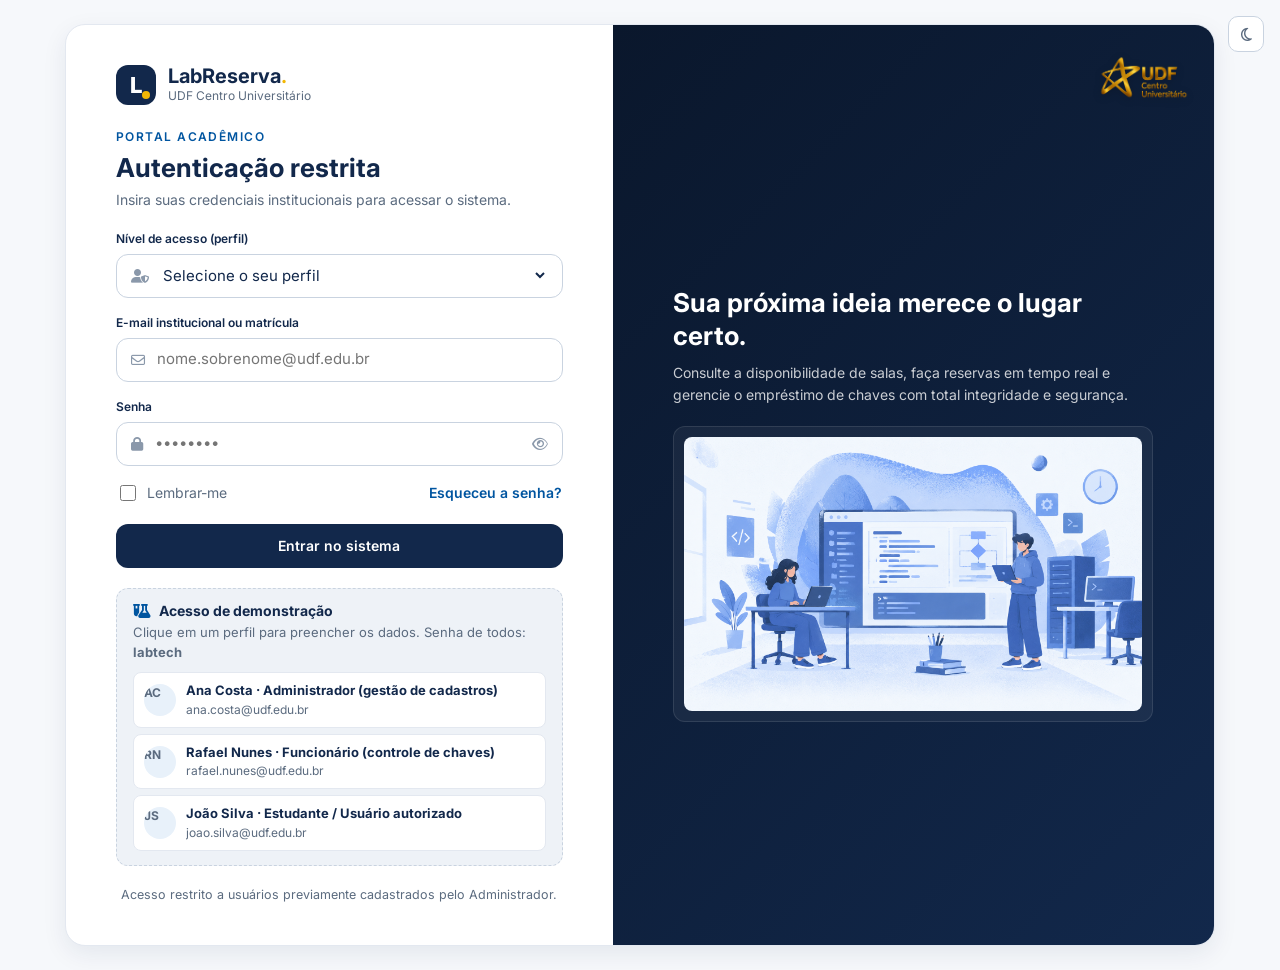
==== admin-salas.html @ 5c629618 "feat: integra todas as telas do front em um padrão único Junta as telas das branches tela_login e da" ====
<!DOCTYPE html>
<!-- Tela: Salas e chaves (UC003 - manter salas/laboratórios, UC004 - manter chaves). Autoria original: tela nova da integração (sem branch de origem; inspirada no painel administrativo de Raiane). Padronizada na integração. -->
<html lang="pt-BR">
<head>
  <meta charset="UTF-8">
  <meta name="viewport" content="width=device-width, initial-scale=1.0">
  <title>Salas e chaves - LabReserva UDF</title>
  <script>(function(){try{if(localStorage.getItem('labtech_theme')==='dark')document.documentElement.dataset.theme='dark';}catch(e){}})();</script>
  <link rel="preconnect" href="https://fonts.googleapis.com">
  <link rel="preconnect" href="https://fonts.gstatic.com" crossorigin>
  <link href="https://fonts.googleapis.com/css2?family=Inter:wght@400;500;600;700;800&display=swap" rel="stylesheet">
  <link rel="stylesheet" href="https://cdnjs.cloudflare.com/ajax/libs/font-awesome/6.4.0/css/all.min.css">
  <link rel="stylesheet" href="css/base.css">
  <link rel="stylesheet" href="css/admin-cadastros.css">
</head>
<body data-page="admin-salas" data-title="Salas e chaves" data-roles="admin" data-parent="Painel administrativo" data-parent-href="admin.html">
  <div class="app-shell">
    <aside class="sidebar" id="app-sidebar"></aside>
    <main class="main">
      <header class="topbar" id="app-topbar"></header>
      <div class="content">

        <!-- Cabeçalho -->
        <section class="page-head">
          <div>
            <span class="eyebrow">Administração</span>
            <h1>Salas e chaves</h1>
            <p class="subtitle">Cadastre salas e laboratórios e as chaves de cada uma. Nada é excluído: desative o que saiu de uso e o histórico fica preservado.</p>
          </div>
          <div class="page-actions">
            <button class="btn btn-gold" type="button" id="btnNovaSala"><i class="fa-solid fa-plus"></i> Nova sala</button>
          </div>
        </section>

        <!-- Indicadores -->
        <section class="stats" aria-label="Resumo do cadastro">
          <div class="stat"><span class="stat-label"><i class="fa-solid fa-building"></i> Salas ativas</span><span class="stat-value" id="stSalas">-</span><span class="stat-foot" id="stSalasFoot">cadastradas</span></div>
          <div class="stat"><span class="stat-label"><i class="fa-solid fa-screwdriver-wrench"></i> Em manutenção</span><span class="stat-value" id="stManut">-</span><span class="stat-foot">sem reservas novas</span></div>
          <div class="stat"><span class="stat-label"><i class="fa-solid fa-key"></i> Chaves ativas</span><span class="stat-value" id="stChaves">-</span><span class="stat-foot" id="stChavesFoot">cadastradas</span></div>
          <div class="stat"><span class="stat-label"><i class="fa-solid fa-hand-holding"></i> Emprestadas agora</span><span class="stat-value" id="stEmp">-</span><span class="stat-foot"><a class="btn-link" href="chaves.html">ver retiradas</a></span></div>
        </section>

        <!-- Abas -->
        <div class="tabs" role="tablist" aria-label="Cadastros">
          <button class="tab active" type="button" role="tab" id="tabSalas" aria-selected="true" aria-controls="painelSalas" data-aba="salas">Salas e laboratórios <span class="count" id="cntSalas">0</span></button>
          <button class="tab" type="button" role="tab" id="tabChaves" aria-selected="false" aria-controls="painelChaves" data-aba="chaves">Chaves <span class="count" id="cntChaves">0</span></button>
        </div>

        <!-- Aba: salas (UC003) -->
        <section class="panel" id="painelSalas" role="tabpanel" aria-labelledby="tabSalas">
          <div class="toolbar">
            <div class="form-field grow">
              <label for="buscaSala">Buscar</label>
              <input id="buscaSala" type="search" placeholder="Código, nome ou bloco">
            </div>
            <div class="form-field">
              <label for="filtroTipo">Tipo</label>
              <select id="filtroTipo"><option value="">Todos os tipos</option></select>
            </div>
            <div class="form-field">
              <label for="filtroSituacaoSala">Situação</label>
              <select id="filtroSituacaoSala">
                <option value="">Todas</option>
                <option value="ativa">Ativas</option>
                <option value="manutencao">Em manutenção</option>
                <option value="inativa">Inativas</option>
              </select>
            </div>
          </div>
          <div id="listaSalas"><div class="loading">Carregando salas...</div></div>
        </section>

        <!-- Aba: chaves (UC004) -->
        <section class="panel" id="painelChaves" role="tabpanel" aria-labelledby="tabChaves" hidden>
          <div class="toolbar">
            <div class="form-field grow">
              <label for="buscaChave">Buscar</label>
              <input id="buscaChave" type="search" placeholder="Código da chave ou sala">
            </div>
            <div class="form-field">
              <label for="filtroSituacaoChave">Situação</label>
              <select id="filtroSituacaoChave">
                <option value="">Todas</option>
                <option value="disponivel">Disponível</option>
                <option value="emprestada">Emprestada</option>
                <option value="inativa">Inativa</option>
              </select>
            </div>
            <button class="btn btn-primary" type="button" id="btnNovaChave"><i class="fa-solid fa-plus"></i> Nova chave</button>
          </div>
          <div id="listaChaves"><div class="loading">Carregando chaves...</div></div>
        </section>

      </div>
      <footer class="page-footer" id="app-footer"></footer>
    </main>
  </div>
  <div class="toast" id="toast" role="status" aria-live="polite"></div>
  <script src="data/seed.js"></script>
  <script src="js/api.js"></script>
  <script src="js/core.js"></script>
  <script src="js/admin-salas.js"></script>
</body>
</html>
---- css/base.css ----
/* ============================================================
   LabReserva UDF - base compartilhada
   Tokens, shell (sidebar 260px / topbar 64px) e componentes.
   Segue o GUIA-VISUAL (reunião de 24/10/2026): cores UDF
   (azul-marinho + dourado), fonte Inter, cards brancos, sem mascotes.
   Específicos de cada página ficam em css/<pagina>.css
   ============================================================ */

:root {
  /* marca */
  --udf-navy: #12284b;
  --udf-navy-deep: #0a172c;
  --udf-blue: #0055a0;
  --udf-sky: #8cc1e9;
  --udf-mist: #e8f1fa;
  --udf-gold: #f2b705;
  --udf-gold-deep: #c99700;
  --udf-gold-soft: #fff4cc;

  /* neutros */
  --bg: #f6f8fb;
  --surface: #ffffff;
  --surface-2: #eef2f7;
  --border: #e3e8f0;
  --border-strong: #c9d3e0;
  --ink: #12284b;
  --ink-soft: #5b6b7f;
  --ink-faint: #8a98aa;

  /* status */
  --ok: #34d399;      --ok-soft: #e6f9f1;     --ok-text: #0f7a52;
  --busy: #8cc1e9;    --busy-soft: #e8f1fa;   --busy-text: #0055a0;
  --warn: #f59e0b;    --warn-soft: #fff4e0;   --warn-text: #9a5b00;
  --danger: #ef4444;  --danger-soft: #fde8e8; --danger-text: #b42318;

  /* capas por tipo de espaço */
  --cover-lab: #e8f1fa;      --cover-lab-text: #0055a0;
  --cover-study: #fff4cc;    --cover-study-text: #9a6b00;
  --cover-meeting: #eef2f7;  --cover-meeting-text: #12284b;
  --cover-aud: #e6f9f1;      --cover-aud-text: #0f7a52;

  --radius-lg: 20px;
  --radius-md: 12px;
  --radius-sm: 8px;
  --shadow: 0 8px 24px rgba(18, 40, 75, .08);
  --shadow-sm: 0 1px 2px rgba(18, 40, 75, .06);
  --font-sans: 'Inter', system-ui, -apple-system, 'Segoe UI', sans-serif;

  --sidebar-w: 260px;
  --topbar-h: 64px;
  --content-max: 1280px;
}

[data-theme="dark"] {
  --bg: #0a172c;
  --surface: #12284b;
  --surface-2: #183459;
  --border: #244268;
  --border-strong: #35578a;
  --ink: #f2f6fb;
  --ink-soft: #a3c4dc;
  --ink-faint: #6f8bab;
  --udf-mist: #183459;
  --udf-gold-soft: #3a2f0a;
  --ok-soft: #0f3d2e;     --ok-text: #6ee7b7;
  --busy-soft: #16365c;   --busy-text: #a9d4f5;
  --warn-soft: #3d2a06;   --warn-text: #fbbf24;
  --danger-soft: #3f1515; --danger-text: #f87171;
  --cover-lab: #16365c;     --cover-lab-text: #a9d4f5;
  --cover-study: #3a2f0a;   --cover-study-text: #fbbf24;
  --cover-meeting: #183459; --cover-meeting-text: #f2f6fb;
  --cover-aud: #0f3d2e;     --cover-aud-text: #6ee7b7;
  --shadow: 0 8px 24px rgba(0, 0, 0, .35);
  --shadow-sm: 0 1px 2px rgba(0, 0, 0, .3);
}

/* ---------- RESET ---------- */
*, *::before, *::after { box-sizing: border-box; }
html { color-scheme: light; }
[data-theme="dark"] { color-scheme: dark; }
body {
  margin: 0; min-height: 100vh;
  font-family: var(--font-sans); font-size: 15px; line-height: 1.5;
  color: var(--ink); background: var(--bg);
  -webkit-font-smoothing: antialiased;
  transition: background-color .25s ease, color .25s ease;
}
button, input, select, textarea { font: inherit; color: inherit; }
a { color: inherit; }
img { max-width: 100%; }
h1, h2, h3, h4 { margin: 0; line-height: 1.2; }

/* ---------- SHELL ---------- */
.app-shell { min-height: 100vh; display: flex; width: 100%; }

/* ---------- SIDEBAR (260px, com texto e seções) ---------- */
.sidebar {
  width: var(--sidebar-w); flex: 0 0 var(--sidebar-w);
  position: sticky; top: 0; height: 100vh;
  display: flex; flex-direction: column; gap: 4px;
  padding: 20px 16px 16px;
  background: var(--surface); border-right: 1px solid var(--border);
  overflow-y: auto;
}
.logo { display: flex; align-items: center; gap: 12px; text-decoration: none; color: var(--ink); padding: 4px 8px 16px; }
.logo-mark {
  width: 40px; height: 40px; border-radius: 12px; flex-shrink: 0;
  background: var(--udf-navy); color: #fff; font-weight: 800; font-size: 22px;
  display: grid; place-items: center; position: relative;
}
[data-theme="dark"] .logo-mark { background: var(--udf-blue); }
.logo-mark::after { content: ""; position: absolute; right: 6px; bottom: 6px; width: 8px; height: 8px; border-radius: 50%; background: var(--udf-gold); }
.logo b { font-size: 20px; font-weight: 700; display: block; line-height: 1.1; }
.logo b span { color: var(--udf-gold); }
.logo small { display: block; color: var(--ink-soft); font-size: 12px; font-weight: 400; }

.nav-section { font-size: 11px; font-weight: 700; letter-spacing: .14em; text-transform: uppercase; color: var(--ink-faint); margin: 14px 12px 4px; }
.sidebar nav { display: flex; flex-direction: column; gap: 2px; }
.nav-item {
  display: flex; align-items: center; gap: 12px;
  padding: 10px 12px; border-radius: 12px;
  color: var(--ink-soft); font-weight: 500; font-size: 14px; text-decoration: none;
  transition: background .15s, color .15s;
}
.nav-item i { width: 20px; text-align: center; font-size: 15px; }
.nav-item:hover { background: var(--surface-2); color: var(--ink); }
.nav-item.active { background: var(--udf-mist); color: var(--udf-navy); font-weight: 600; }
[data-theme="dark"] .nav-item.active { color: #fff; }
.nav-item.active i { color: var(--udf-blue); }
[data-theme="dark"] .nav-item.active i { color: var(--udf-sky); }

.sidebar-promo {
  margin-top: auto; background: var(--udf-mist); border-radius: 14px; padding: 14px;
  font-size: 12.5px; color: var(--ink-soft); line-height: 1.4;
}
.sidebar-promo i { color: var(--udf-blue); }
[data-theme="dark"] .sidebar-promo i { color: var(--udf-gold); }
.sidebar-promo b { display: block; color: var(--ink); font-size: 13.5px; margin: 6px 0 2px; }

.theme-toggle {
  display: flex; align-items: center; gap: 10px; width: 100%;
  margin-top: 10px; padding: 10px 12px; border-radius: 12px;
  background: transparent; border: 1px solid var(--border); cursor: pointer;
  color: var(--ink-soft); font-size: 14px; font-weight: 500; text-align: left;
}
.theme-toggle:hover { background: var(--surface-2); color: var(--ink); }
.theme-toggle i { width: 20px; text-align: center; }
.theme-toggle .switch { margin-left: auto; width: 36px; height: 20px; border-radius: 999px; background: var(--border-strong); position: relative; transition: .2s; flex-shrink: 0; }
.theme-toggle .switch::after { content: ""; position: absolute; top: 3px; left: 3px; width: 14px; height: 14px; border-radius: 50%; background: #fff; transition: .2s; }
[data-theme="dark"] .theme-toggle .switch { background: var(--udf-blue); }
[data-theme="dark"] .theme-toggle .switch::after { left: 19px; }

.sidebar-user { display: flex; align-items: center; gap: 10px; padding: 12px 8px 0; margin-top: 6px; border-top: 1px solid var(--border); }
.avatar {
  width: 38px; height: 38px; border-radius: 50%; flex-shrink: 0;
  background: var(--udf-mist); color: var(--udf-navy); font-weight: 700; font-size: 13px;
  display: grid; place-items: center; overflow: hidden;
}
[data-theme="dark"] .avatar { color: #fff; }
.sidebar-user b { display: block; font-size: 13.5px; }
.sidebar-user span { display: block; font-size: 12px; color: var(--ink-soft); }

/* ---------- MAIN / TOPBAR ---------- */
.main { min-width: 0; flex: 1; display: flex; flex-direction: column; }
.topbar {
  height: var(--topbar-h); position: sticky; top: 0; z-index: 20;
  display: flex; align-items: center; justify-content: space-between; gap: 16px;
  padding: 0 32px; background: var(--surface); border-bottom: 1px solid var(--border);
}
.breadcrumb { display: flex; align-items: center; gap: 8px; font-size: 14px; color: var(--ink-soft); flex-wrap: wrap; min-width: 0; }
.breadcrumb a { color: var(--ink-soft); text-decoration: none; }
.breadcrumb a:hover { color: var(--udf-blue); text-decoration: underline; }
.breadcrumb i { font-size: 10px; color: var(--ink-faint); }
.breadcrumb .current { color: var(--ink); font-weight: 500; }
.topbar-right { display: flex; align-items: center; gap: 12px; flex-shrink: 0; }
.topbar-date { display: flex; align-items: center; gap: 8px; font-size: 14px; color: var(--ink-soft); white-space: nowrap; }
.topbar-date::before { content: ""; width: 7px; height: 7px; border-radius: 50%; background: var(--ok); box-shadow: 0 0 0 3px var(--ok-soft); }
.search { height: 40px; width: 240px; display: flex; align-items: center; gap: 10px; padding: 0 14px; border: 1px solid var(--border-strong); border-radius: 12px; background: var(--surface); }
.search:focus-within { border-color: var(--udf-blue); box-shadow: 0 0 0 3px rgba(0, 85, 160, .18); }
.search-icon { color: var(--ink-faint); font-size: 14px; }
.search input { width: 100%; background: transparent; border: 0; outline: 0; font-size: 14px; color: var(--ink); }
.search input::placeholder { color: var(--ink-faint); }
.bell { width: 40px; height: 40px; border-radius: 12px; border: 1px solid var(--border); background: var(--surface); color: var(--ink-soft); font-size: 16px; position: relative; cursor: pointer; display: grid; place-items: center; }
.bell:hover { background: var(--surface-2); color: var(--ink); }
.bell-dot { position: absolute; top: 9px; right: 10px; width: 7px; height: 7px; background: var(--udf-gold); border-radius: 50%; }

.content { width: 100%; max-width: var(--content-max); margin: 0 auto; padding: 32px; flex: 1; }

/* ---------- CABEÇALHO DE PÁGINA ---------- */
.eyebrow { font-size: 12px; font-weight: 600; letter-spacing: .12em; text-transform: uppercase; color: var(--udf-blue); }
[data-theme="dark"] .eyebrow { color: var(--udf-sky); }
.page-head { display: flex; align-items: flex-end; justify-content: space-between; gap: 16px; flex-wrap: wrap; margin-bottom: 24px; }
.page-head h1 { font-size: 30px; font-weight: 700; margin-top: 4px; }
.page-head .subtitle { margin: 4px 0 0; color: var(--ink-soft); font-size: 15px; }
.page-actions { display: flex; gap: 10px; flex-wrap: wrap; }

/* ---------- CARD (branco, borda, cantos 20px) ---------- */
.panel {
  position: relative; background: var(--surface); color: var(--ink);
  border: 1px solid var(--border); border-radius: var(--radius-lg);
  padding: 24px; box-shadow: var(--shadow-sm);
}
.panel h2, .panel h3 { display: flex; align-items: center; gap: 10px; font-size: 18px; font-weight: 600; }
.panel p { font-size: 14px; margin: 2px 0; color: var(--ink-soft); }
.panel-icon { width: 34px; height: 34px; border-radius: 10px; display: grid; place-items: center; background: var(--udf-mist); color: var(--udf-blue); font-size: 15px; flex-shrink: 0; }
[data-theme="dark"] .panel-icon { color: var(--udf-sky); }
.panel-head { display: flex; align-items: center; justify-content: space-between; gap: 10px; border-bottom: 1px solid var(--border); padding-bottom: 12px; margin-bottom: 14px; flex-wrap: wrap; }
.panel.hover { transition: transform .18s, box-shadow .18s; }
.panel.hover:hover { transform: translateY(-2px); box-shadow: var(--shadow); }

/* ---------- BOTÕES (40px, cantos 12px) ---------- */
.btn {
  display: inline-flex; align-items: center; justify-content: center; gap: 8px;
  height: 40px; padding: 0 18px; border-radius: var(--radius-md);
  border: 1px solid transparent; font-size: 14px; font-weight: 600;
  cursor: pointer; text-decoration: none; white-space: nowrap; line-height: 1;
  transition: background .18s, transform .18s, box-shadow .18s, border-color .18s;
}
.btn:focus-visible { outline: 3px solid rgba(0, 85, 160, .35); outline-offset: 2px; }
.btn-primary { background: var(--udf-navy); color: #fff; }
.btn-primary:hover { background: var(--udf-navy-deep); transform: translateY(-1px); box-shadow: var(--shadow); }
[data-theme="dark"] .btn-primary { background: var(--udf-blue); }
[data-theme="dark"] .btn-primary:hover { background: #0a6ac4; }
.btn-secondary, .btn-outline { background: transparent; color: var(--ink); border-color: var(--border-strong); }
.btn-secondary:hover, .btn-outline:hover { background: var(--surface-2); }
.btn-gold { background: var(--udf-gold); color: #12284b; }
.btn-gold:hover { background: var(--udf-gold-deep); transform: translateY(-1px); }
.btn-ghost { background: transparent; color: var(--ink-soft); }
.btn-ghost:hover { background: var(--surface-2); color: var(--ink); }
.btn-link { background: none; color: var(--udf-blue); padding: 0; height: auto; }
.btn-link:hover { text-decoration: underline; }
.btn-danger { background: var(--danger); color: #fff; }
.btn-danger:hover { background: #c53030; }
.btn-sm { height: 34px; padding: 0 12px; font-size: 13px; border-radius: 10px; }
.btn[disabled], .btn.is-disabled { background: var(--surface-2); color: var(--ink-faint); border-color: transparent; cursor: not-allowed; pointer-events: none; transform: none; box-shadow: none; }

.icon-btn { width: 36px; height: 36px; border-radius: 10px; border: 1px solid var(--border-strong); background: var(--surface); color: var(--ink-soft); display: grid; place-items: center; cursor: pointer; }
.icon-btn:hover { background: var(--surface-2); color: var(--ink); }
.icon-btn.active { background: var(--udf-navy); color: #fff; border-color: var(--udf-navy); }
[data-theme="dark"] .icon-btn.active { background: var(--udf-blue); border-color: var(--udf-blue); }

/* ---------- CAMPOS (44px, cantos 12px) ---------- */
.field { display: flex; flex-direction: column; gap: 6px; min-width: 0; }
.field label { font-size: 12px; font-weight: 600; color: var(--ink); }
.field .control { display: flex; align-items: center; gap: 10px; height: 44px; padding: 0 14px; border: 1px solid var(--border-strong); border-radius: var(--radius-md); background: var(--surface); transition: border-color .15s, box-shadow .15s; }
.field .control i { color: var(--ink-faint); font-size: 14px; }
.field input, .field select { border: 0; outline: 0; background: transparent; width: 100%; color: var(--ink); font-size: 15px; min-width: 0; }
.field .control:focus-within { border-color: var(--udf-blue); box-shadow: 0 0 0 3px rgba(0, 85, 160, .18); }
.field .control:focus-within i { color: var(--udf-blue); }
select.field-select { height: 40px; border: 1px solid var(--border-strong); border-radius: 10px; background: var(--surface); padding: 0 10px; color: var(--ink); font-size: 14px; }

/* ---------- BADGES DE STATUS (pílula) ---------- */
.badge { display: inline-flex; align-items: center; gap: 6px; height: 24px; padding: 0 10px; border-radius: 999px; font-size: 12px; font-weight: 600; white-space: nowrap; }
.badge::before { content: ""; width: 6px; height: 6px; border-radius: 50%; background: currentColor; }
.badge.available   { background: var(--ok-soft);     color: var(--ok-text); }
.badge.occupied    { background: var(--busy-soft);   color: var(--busy-text); }
.badge.reserved    { background: var(--warn-soft);   color: var(--warn-text); }
.badge.maintenance { background: var(--danger-soft); color: var(--danger-text); }
.badge.neutral     { background: var(--surface-2);   color: var(--ink-soft); }
.badge.neutral::before { display: none; }

/* legenda */
.legend { display: flex; gap: 14px; flex-wrap: wrap; align-items: center; font-size: 13px; color: var(--ink-soft); }
.legend-item { display: flex; align-items: center; gap: 6px; }
.dot { display: inline-block; width: 9px; height: 9px; border-radius: 50%; }
.dot.available   { background: var(--ok); }
.dot.occupied    { background: var(--busy); }
.dot.reserved    { background: var(--warn); }
.dot.maintenance { background: var(--danger); }

/* chips (cantos 8px) */
.chips { display: flex; flex-wrap: wrap; gap: 6px; }
.chip { display: inline-flex; align-items: center; gap: 6px; height: 26px; padding: 0 10px; border-radius: var(--radius-sm); font-size: 12px; font-weight: 500; background: var(--surface-2); color: var(--ink-soft); border: 1px solid var(--border); white-space: nowrap; }
.chip.on { background: var(--udf-mist); color: var(--udf-navy); border-color: var(--udf-sky); }
[data-theme="dark"] .chip.on { color: #fff; }

/* ---------- TABELA ---------- */
.table-wrap { position: relative; overflow-x: auto; border: 1px solid var(--border); border-radius: var(--radius-md); background: var(--surface); }
table.table { width: 100%; border-collapse: collapse; font-size: 14px; }
.table th, .table td { padding: 12px 14px; text-align: left; border-bottom: 1px solid var(--border); vertical-align: middle; }
.table th { background: var(--surface-2); color: var(--ink-soft); font-weight: 600; font-size: 12px; text-transform: uppercase; letter-spacing: .06em; white-space: nowrap; }
.table tbody tr:hover { background: var(--udf-mist); }
.table tbody tr:last-child td { border-bottom: 0; }

/* ---------- UTILITÁRIOS ---------- */
.muted { color: var(--ink-soft); }
.row { display: flex; align-items: center; gap: 10px; flex-wrap: wrap; }
.spacer { flex: 1; }
.empty-state { text-align: center; padding: 48px 20px; color: var(--ink-soft); border: 1px dashed var(--border-strong); border-radius: var(--radius-lg); background: var(--surface); }
.empty-state i { font-size: 36px; color: var(--udf-blue); margin-bottom: 12px; display: block; }
.empty-state b { color: var(--ink); font-weight: 600; }
.sr-only { position: absolute; width: 1px; height: 1px; overflow: hidden; clip: rect(0 0 0 0); white-space: nowrap; }

/* toast para ações ainda sem back-end */
.toast { position: fixed; left: 50%; bottom: 24px; transform: translateX(-50%) translateY(20px); background: var(--udf-navy); color: #fff; padding: 12px 18px; border-radius: 12px; box-shadow: var(--shadow); opacity: 0; pointer-events: none; transition: all .25s; z-index: 50; font-size: 14px; font-weight: 500; display: flex; align-items: center; gap: 10px; max-width: calc(100vw - 32px); }
.toast.show { opacity: 1; transform: translateX(-50%) translateY(0); }
.toast i { color: var(--udf-gold); }

/* ---------- RODAPÉ ---------- */
footer.page-footer { display: flex; align-items: center; justify-content: space-between; gap: 10px; flex-wrap: wrap; padding: 16px 32px; border-top: 1px solid var(--border); font-size: 13px; color: var(--ink-soft); }
footer.page-footer b { color: var(--ink); font-weight: 600; }

/* ---------- RESPONSIVO (< 900px: sidebar vira barra no topo) ---------- */
/* ============================================================
   COMPONENTES ADICIONADOS NA INTEGRAÇÃO DAS TELAS
   (usados por várias telas; específicos ficam em css/<tela>.css)
   ============================================================ */

/* usuário na sidebar com botão sair */
.sidebar-user-info { min-width: 0; flex: 1; }
.sidebar-user-info b, .sidebar-user-info span { overflow: hidden; text-overflow: ellipsis; white-space: nowrap; }
.sidebar-user .icon-btn { width: 32px; height: 32px; border-color: var(--border); flex-shrink: 0; }

/* selo "Demonstração" na topbar */
.mode-pill { display: inline-flex; align-items: center; height: 26px; padding: 0 10px; border-radius: 999px; background: var(--udf-gold-soft); color: var(--cover-study-text); font-size: 11.5px; font-weight: 700; letter-spacing: .04em; text-transform: uppercase; white-space: nowrap; }

/* toast de erro */
.toast.toast-erro { background: var(--danger-text); }

/* campos de formulário "simples" (input/select/textarea diretos, sem .control) */
.form-grid { display: grid; grid-template-columns: repeat(2, minmax(0, 1fr)); gap: 14px 16px; }
.form-grid .full { grid-column: 1 / -1; }
.form-field { display: flex; flex-direction: column; gap: 6px; min-width: 0; }
.form-field > label, .form-field > .label { font-size: 12px; font-weight: 600; color: var(--ink); }
.form-field input, .form-field select, .form-field textarea, .input {
  height: 44px; padding: 0 14px; border: 1px solid var(--border-strong); border-radius: var(--radius-md);
  background: var(--surface); color: var(--ink); font-size: 15px; width: 100%; min-width: 0; outline: 0;
  transition: border-color .15s, box-shadow .15s;
}
.form-field textarea { height: auto; min-height: 88px; padding: 10px 14px; resize: vertical; }
.form-field input:focus, .form-field select:focus, .form-field textarea:focus, .input:focus { border-color: var(--udf-blue); box-shadow: 0 0 0 3px rgba(0, 85, 160, .18); }
.form-field input[type="checkbox"] { width: 18px; height: 18px; accent-color: var(--udf-blue); }
.form-inline { display: flex; align-items: center; gap: 8px; font-size: 14px; }
.form-hint { font-size: 12.5px; color: var(--ink-soft); margin: 0; }
.form-error { color: var(--danger-text); font-size: 13.5px; font-weight: 500; margin: 0; }
.form-error:empty { display: none; }
.check-list { display: flex; flex-wrap: wrap; gap: 8px; }
.check-list label { display: inline-flex; align-items: center; gap: 6px; height: 32px; padding: 0 10px; border: 1px solid var(--border); border-radius: var(--radius-sm); font-size: 13px; cursor: pointer; background: var(--surface); }
.check-list input { accent-color: var(--udf-blue); }

/* modal (dialog nativo) */
dialog.modal { width: min(560px, calc(100vw - 32px)); max-height: calc(100vh - 48px); border: 1px solid var(--border); border-radius: var(--radius-lg); padding: 0; background: var(--surface); color: var(--ink); box-shadow: 0 24px 60px rgba(10, 23, 44, .28); }
dialog.modal::backdrop { background: rgba(10, 23, 44, .55); }
.modal-form { display: flex; flex-direction: column; gap: 16px; padding: 24px; }
.modal-head { display: flex; align-items: flex-start; justify-content: space-between; gap: 12px; }
.modal-head h2 { font-size: 20px; font-weight: 700; margin-top: 2px; }
.modal-body { display: flex; flex-direction: column; gap: 14px; }
.modal-actions { display: flex; justify-content: flex-end; gap: 10px; flex-wrap: wrap; }

/* indicadores (cards de número) */
.stats { display: grid; grid-template-columns: repeat(auto-fit, minmax(200px, 1fr)); gap: 16px; margin-bottom: 24px; }
.stat { background: var(--surface); border: 1px solid var(--border); border-radius: var(--radius-lg); padding: 18px 20px; box-shadow: var(--shadow-sm); display: flex; flex-direction: column; gap: 4px; text-decoration: none; color: inherit; }
a.stat:hover { border-color: var(--udf-blue); }
.stat-label { display: flex; align-items: center; gap: 8px; font-size: 13px; font-weight: 600; color: var(--ink-soft); }
.stat-label i { width: 30px; height: 30px; border-radius: 9px; display: grid; place-items: center; background: var(--udf-mist); color: var(--udf-blue); font-size: 14px; }
[data-theme="dark"] .stat-label i { color: var(--udf-sky); }
.stat-value { font-size: 30px; font-weight: 800; line-height: 1.1; color: var(--ink); }
.stat-foot { font-size: 12.5px; color: var(--ink-soft); }

/* barra de filtros */
.toolbar { display: flex; align-items: flex-end; gap: 12px; flex-wrap: wrap; margin-bottom: 16px; }
.toolbar .field, .toolbar .form-field { flex: 1 1 180px; }
.toolbar .grow { flex: 2 1 260px; }

/* abas */
.tabs { display: flex; gap: 4px; padding: 4px; background: var(--surface-2); border-radius: var(--radius-md); width: fit-content; max-width: 100%; overflow-x: auto; margin-bottom: 16px; }
.tab { height: 36px; padding: 0 14px; border: 0; border-radius: 9px; background: transparent; color: var(--ink-soft); font-weight: 600; font-size: 14px; cursor: pointer; white-space: nowrap; display: inline-flex; align-items: center; gap: 8px; }
.tab:hover { color: var(--ink); }
.tab.active { background: var(--surface); color: var(--ink); box-shadow: var(--shadow-sm); }
.tab .count { min-width: 20px; height: 20px; padding: 0 6px; border-radius: 999px; background: var(--udf-mist); color: var(--udf-blue); font-size: 11.5px; display: inline-grid; place-items: center; }
[data-theme="dark"] .tab .count { color: var(--udf-sky); }

/* grade de duas colunas (conteúdo + lateral) */
.page-grid { display: grid; grid-template-columns: minmax(0, 1fr) 340px; gap: 20px; align-items: start; }
.stack { display: flex; flex-direction: column; gap: 20px; }

/* lista simples de itens (atividades, próximas reservas etc.) */
.list { list-style: none; margin: 0; padding: 0; display: flex; flex-direction: column; }
.list-item { display: flex; align-items: center; gap: 12px; padding: 12px 0; border-bottom: 1px solid var(--border); }
.list-item:last-child { border-bottom: 0; }
.list-icon { width: 38px; height: 38px; border-radius: 11px; display: grid; place-items: center; flex-shrink: 0; background: var(--udf-mist); color: var(--udf-blue); }
[data-theme="dark"] .list-icon { color: var(--udf-sky); }
.list-icon.ok { background: var(--ok-soft); color: var(--ok-text); }
.list-icon.warn { background: var(--warn-soft); color: var(--warn-text); }
.list-icon.danger { background: var(--danger-soft); color: var(--danger-text); }
.list-main { min-width: 0; flex: 1; }
.list-main b { display: block; font-size: 14px; font-weight: 600; }
.list-main span { display: block; font-size: 12.5px; color: var(--ink-soft); }

/* carregando */
.loading { display: flex; align-items: center; justify-content: center; gap: 10px; padding: 40px; color: var(--ink-soft); }
.loading::before { content: ""; width: 18px; height: 18px; border-radius: 50%; border: 2px solid var(--border-strong); border-top-color: var(--udf-blue); animation: girar .8s linear infinite; }
@keyframes girar { to { transform: rotate(360deg); } }
@media (prefers-reduced-motion: reduce) { .loading::before { animation: none; } }

/* impressão (relatórios) */
@media print {
  .sidebar, .topbar, .page-footer, .no-print, .toast { display: none !important; }
  .content { padding: 0; max-width: none; }
  body { background: #fff; }
  .panel, .table-wrap { box-shadow: none; }
}

@media (max-width: 900px) {
  .app-shell { flex-direction: column; }
  .sidebar { width: 100%; flex: 0 0 auto; height: auto; position: sticky; top: 0; z-index: 30; flex-direction: row; align-items: center; gap: 8px; padding: 8px 12px; border-right: 0; border-bottom: 1px solid var(--border); overflow: visible; }
  .logo { padding: 0 4px; gap: 8px; }
  .logo-mark { width: 34px; height: 34px; font-size: 18px; border-radius: 10px; }
  .logo b { font-size: 16px; }
  .logo small, .nav-section, .sidebar-promo, .sidebar-user, .theme-toggle .label, .theme-toggle .switch { display: none; }
  .sidebar nav { flex-direction: row; gap: 2px; margin-left: auto; overflow-x: auto; scrollbar-width: none; }
  .sidebar nav::-webkit-scrollbar { display: none; }
  .nav-item { padding: 8px 10px; border-radius: 10px; }
  .nav-item .label { display: none; }
  .nav-item i { font-size: 16px; }
  .theme-toggle { width: 38px; height: 38px; margin: 0; padding: 0; justify-content: center; flex-shrink: 0; }
  .topbar { height: auto; min-height: 56px; padding: 10px 16px; flex-wrap: wrap; }
  .topbar-date { display: none; }
  .search { width: 100%; order: 3; }
  .topbar-right { flex: 1; justify-content: flex-end; }
  .content { padding: 20px 16px; }
  .page-head h1 { font-size: 24px; }
  .panel { padding: 18px; border-radius: 16px; }
  footer.page-footer { padding: 14px 16px; justify-content: center; text-align: center; }
  .form-grid { grid-template-columns: 1fr; }
  .page-grid { grid-template-columns: 1fr; }
  .modal-form { padding: 18px; }
  .mode-pill { display: none; }
}
---- css/admin-cadastros.css ----
/* ============================================================
   Telas de cadastro do administrador:
   admin-usuarios.html (UC002) e admin-salas.html (UC003/UC004).
   Só complementa o base.css; cores sempre por variáveis.
   ============================================================ */

/* o texto .sr-only (absoluto) do cabeçalho "Ações" não pode escapar da rolagem da tabela */
.table-wrap { position: relative; }

/* células da tabela */
.cel-dupla { display: flex; flex-direction: column; min-width: 0; }
.cel-dupla b { font-weight: 600; display: inline-flex; align-items: center; gap: 6px; }
.cel-dupla small, .cel-obs { color: var(--ink-soft); font-size: 12.5px; }
.cel-obs { display: block; margin-top: 2px; }
.cel-acoes { text-align: right; white-space: nowrap; }
.cel-acoes .btn + .btn, .cel-acoes .btn + a, .cel-acoes a + .btn { margin-left: 6px; }
.cel-dupla .chip { height: 20px; font-size: 11px; padding: 0 6px; }

/* avatar + nome/e-mail do usuário */
.cel-usuario { display: flex; align-items: center; gap: 12px; min-width: 220px; }
.cel-usuario .avatar { width: 36px; height: 36px; font-size: 12.5px; }

/* registros desativados ficam esmaecidos, mas continuam na lista */
.table tbody tr.linha-inativa td { color: var(--ink-faint); }
.table tbody tr.linha-inativa .avatar { background: var(--surface-2); color: var(--ink-faint); }

/* perfil do usuário */
.perfil-tag { display: inline-flex; align-items: center; height: 24px; padding: 0 10px; border-radius: var(--radius-sm); font-size: 12px; font-weight: 600; white-space: nowrap; background: var(--surface-2); color: var(--ink-soft); }
.perfil-tag.perfil-admin { background: var(--udf-gold-soft); color: var(--cover-study-text); }
.perfil-tag.perfil-employee { background: var(--busy-soft); color: var(--busy-text); }

/* grupo de checkboxes (recursos) dentro do formulário */
fieldset.grupo-campos { border: 0; margin: 0; padding: 0; min-width: 0; }
fieldset.grupo-campos legend { padding: 0; margin-bottom: 6px; }
.check-list label i { color: var(--ink-faint); width: 14px; text-align: center; }
.check-list label:has(input:checked) { background: var(--udf-mist); border-color: var(--udf-sky); }

/* botão de ação da aba fica alinhado à direita da barra de filtros */
#painelChaves .toolbar > .btn { margin-left: auto; }

@media (max-width: 900px) {
  .cel-acoes { text-align: left; }
  #painelChaves .toolbar > .btn { margin-left: 0; width: 100%; }
}
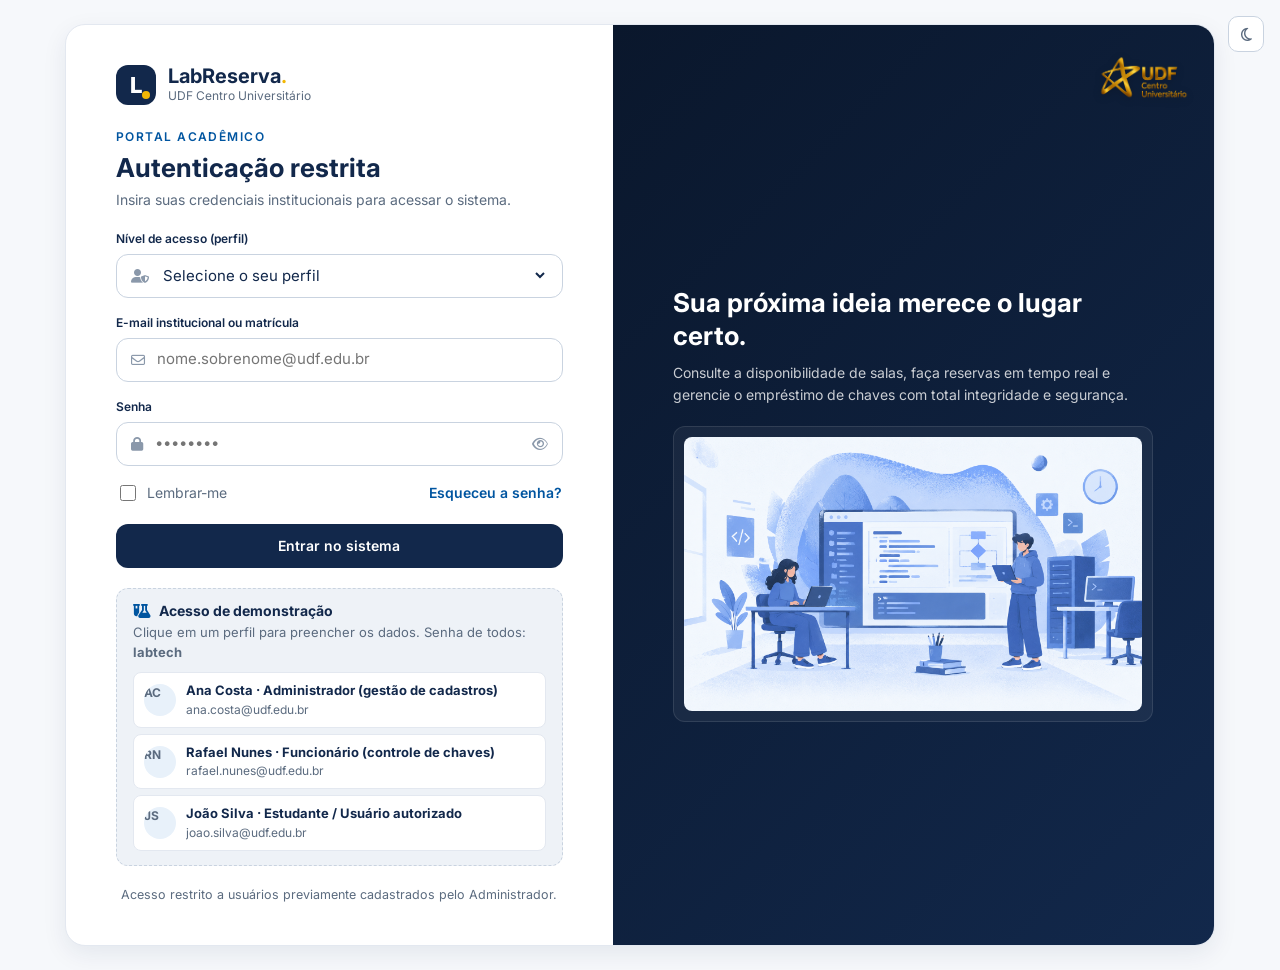
==== commit c3362376: "feat: integra chaves, usuários e perfis ao modo API - menu e proteção de telas pelo papel real vindo" ====
--- a/admin-salas.html
+++ b/admin-salas.html
@@ -83,6 +83,8 @@
                 <option value="">Todas</option>
                 <option value="disponivel">Disponível</option>
                 <option value="emprestada">Emprestada</option>
+                <option value="manutencao">Em manutenção</option>
+                <option value="perdida">Extraviada</option>
                 <option value="inativa">Inativa</option>
               </select>
             </div>
--- a/css/base.css
+++ b/css/base.css
@@ -5,6 +5,8 @@
    (azul-marinho + dourado), fonte Inter, cards brancos, sem mascotes.
    Específicos de cada página ficam em css/<pagina>.css
    ============================================================ */
+
+[hidden] { display: none !important; }
 
 :root {
   /* marca */
